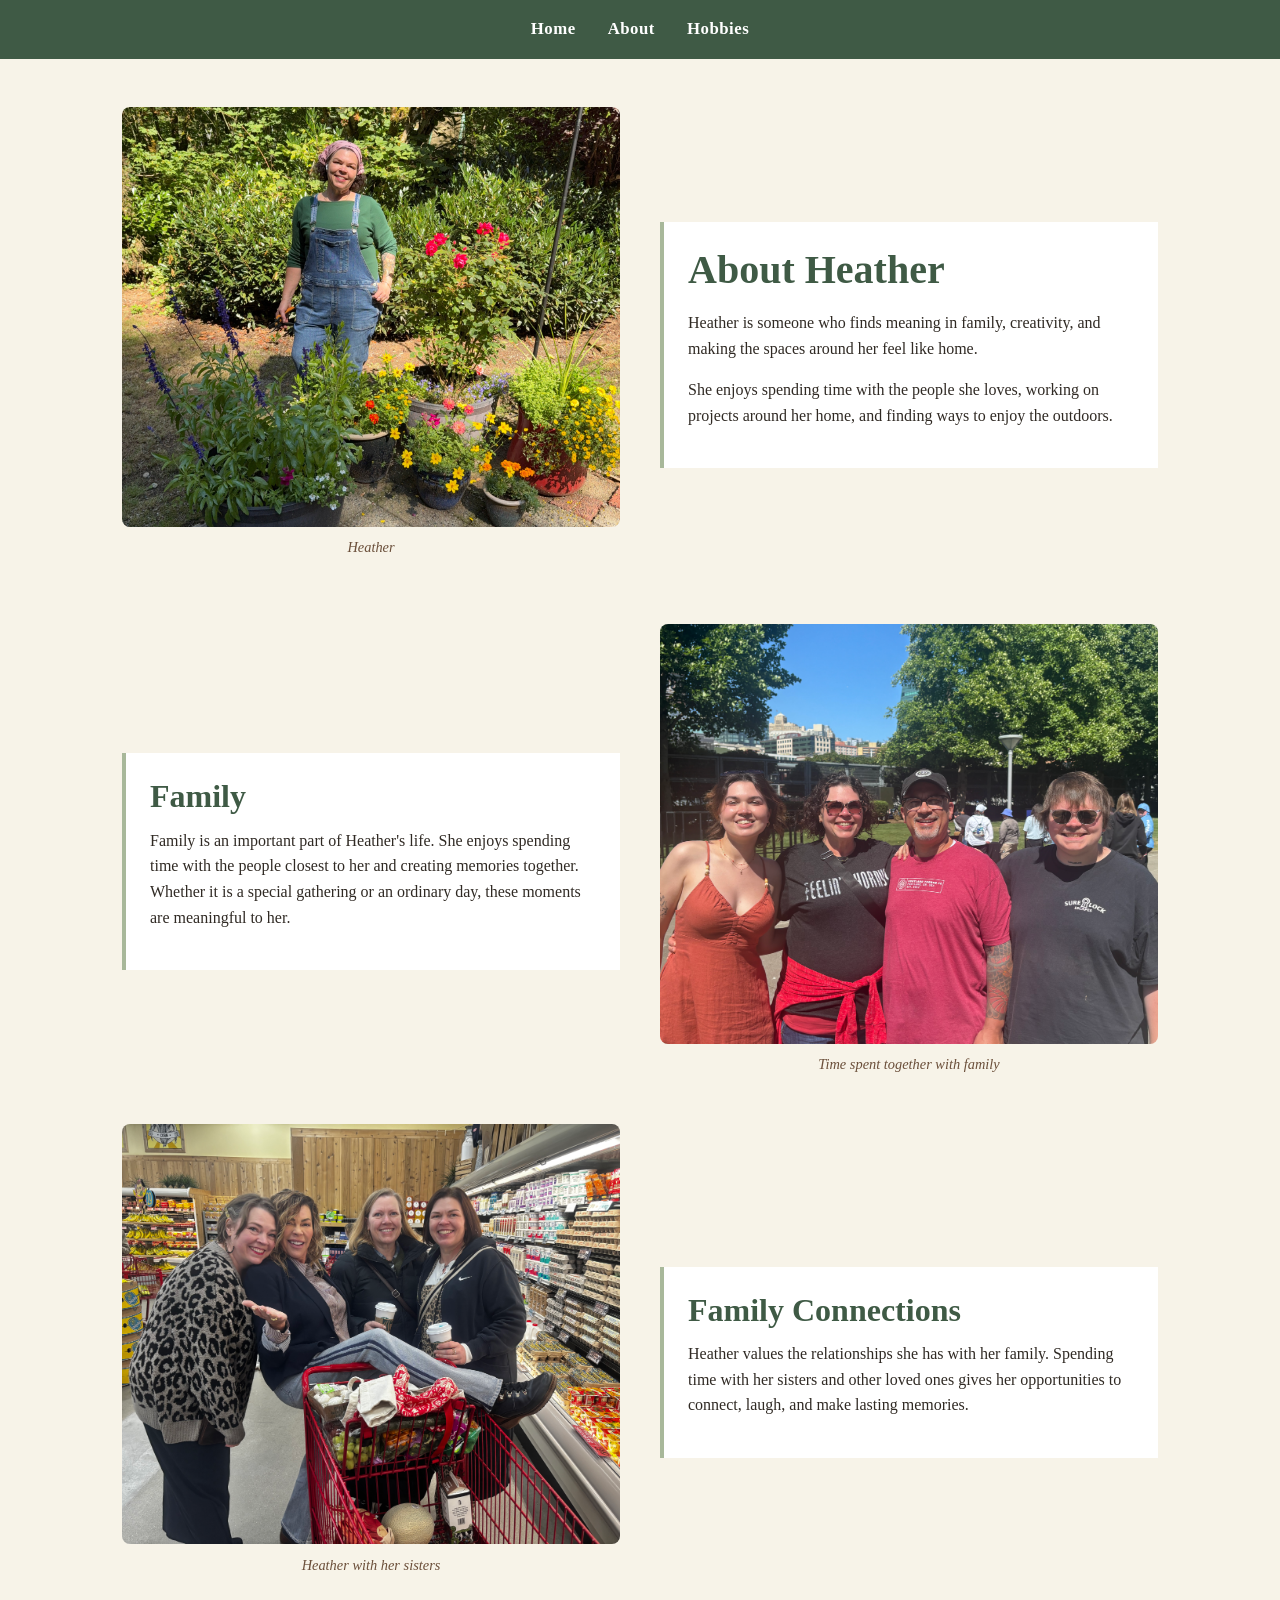
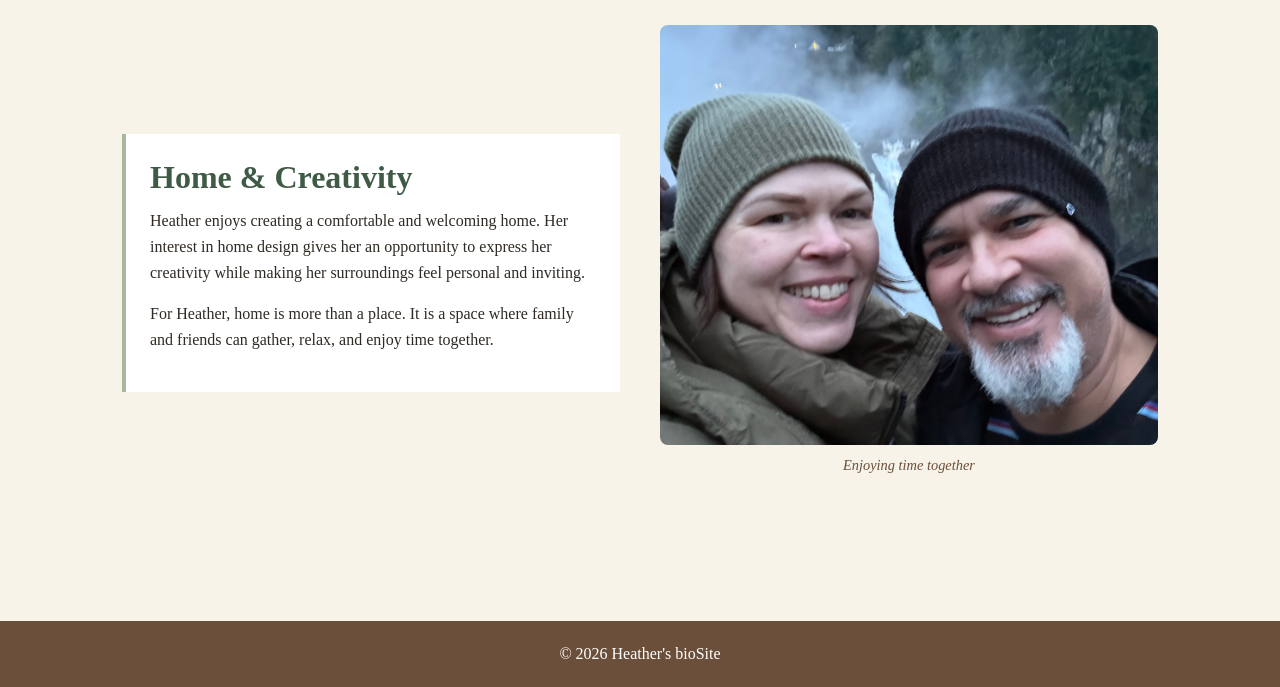
==== about.html @ 496dbb95 "Build and style bioSite pages" ====
<!--
    bioSite About Page
    Provides background information about Heather,her family, and her interests
-->
<!DOCTYPE html>
<html lang="en">
    <head>
        <meta charset="UTF-8">
        <meta name="viewport" content="width=device-width, intial-scale=1.0">
        <title>About Heather | bioSite</title>
        <link rel="stylesheet" href="site.css">
    </head>
    <body>
    <!-- Navigation -->
        <header>
            <nav>
                <a href="index.html">Home</a>
                <a href="about.html">About</a>
                <a href="hobbies.html">Hobbies</a>
            </nav>
        </header>
<main>

    <!-- About Introduction -->
    <!--
        Introduces Heather and provides a personal overview
        of the person featured on the bioSite.
    -->
    <section class="about-intro">

        <figure class="image-container">
            <img src="images/heather-portrait.jpeg"
                 alt="Portrait of Heather">
            <figcaption>Heather</figcaption>
        </figure>

        <div>
            <h1>About Heather</h1>

            <p>
                Heather is someone who finds meaning in family, creativity,
                and making the spaces around her feel like home.
            </p>

            <p>
                She enjoys spending time with the people she loves, working
                on projects around her home, and finding ways to enjoy the
                outdoors.
            </p>
        </div>

    </section>


    <!-- Family Section -->
    <!--
        Highlights the importance of family in Heather's life
        and the memories she enjoys creating with them.
    -->
    <section class="about-section">

        <div>
            <h2>Family</h2>

            <p>
                Family is an important part of Heather's life. She enjoys
                spending time with the people closest to her and creating
                memories together. Whether it is a special gathering or an
                ordinary day, these moments are meaningful to her.
            </p>
        </div>

        <figure class="image-container">
            <img src="images/family-group.jpeg"
                 alt="Heather spending time with family">
            <figcaption>Time spent together with family</figcaption>
        </figure>

    </section>


    <!-- Siblings Section -->
    <!--
        Shows another part of Heather's family life through
        a photo with her sisters.
    -->
    <section class="about-section">

        <figure class="image-container">
            <img src="images/heather-siblings.jpeg"
                 alt="Heather with her sisters">
            <figcaption>Heather with her sisters</figcaption>
        </figure>

        <div>
            <h2>Family Connections</h2>

            <p>
                Heather values the relationships she has with her family.
                Spending time with her sisters and other loved ones gives
                her opportunities to connect, laugh, and make lasting
                memories.
            </p>
        </div>

    </section>


    <!-- Home and Creativity Section -->
    <!--
        Connects Heather's interest in home design with her
        creativity and the importance of creating a welcoming home.
    -->
    <section class="about-section">

        <div>
            <h2>Home & Creativity</h2>

            <p>
                Heather enjoys creating a comfortable and welcoming home.
                Her interest in home design gives her an opportunity to
                express her creativity while making her surroundings feel
                personal and inviting.
            </p>

            <p>
                For Heather, home is more than a place. It is a space where
                family and friends can gather, relax, and enjoy time together.
            </p>
        </div>

        <figure class="image-container">
            <img src="images/heather-husband.jpeg"
                 alt="Heather spending time with her husband">
            <figcaption>Enjoying time together</figcaption>
        </figure>

    </section>

</main>
<!-- Footer -->
        <footer>
            <p>&copy; 2026 Heather's bioSite</p>
        </footer>
    </body>
</html>
---- site.css ----
/* ==============================
   bioSite - Global Styles
   ============================== */

/* Color Palette
   Cream: #F7F3E8
   Sage: #A8B89A
   Forest Green: #3F5A45
   Earthy Brown: #6B4F3A
   Dark Brown: #302A24
   White: #FFFFFF
*/

/* ==============================
   Base / Atomic Styles
   ============================== */

* {
    box-sizing: border-box;
}

html {
    font-size: 16px;
}

body {
    margin: 0;
    background-color: #F7F3E8;
    color: #302A24;
    font-family: Georgia, "Times New Roman", serif;
    line-height: 1.6;
}

img {
    max-width: 100%;
    height: auto;
    display: block;
}

a {
    color: #3F5A45;
    font-weight: bold;
}

a:hover {
    color: #6B4F3A;
}

/* ==============================
   Typography
   ============================== */

h1,
h2,
h3 {
    margin-top: 0;
    color: #3F5A45;
    line-height: 1.2;
}

h1 {
    font-size: 2.5rem;
    margin-bottom: 1rem;
}

h2 {
    font-size: 2rem;
    margin-bottom: 0.75rem;
}

h3 {
    font-size: 1.35rem;
    margin-bottom: 0.5rem;
}

p {
    max-width: 65ch;
    margin-top: 0;
    margin-bottom: 1rem;
}

/* ==============================
   Header & Navigation
   ============================== */

header {
    background-color: #3F5A45;
    padding: 1rem 2rem;
}

nav {
    max-width: 1100px;
    margin: 0 auto;
    display: flex;
    justify-content: center;
    gap: 2rem;
}

nav a {
    color: #FFFFFF;
    text-decoration: none;
    font-size: 1.05rem;
    letter-spacing: 0.03em;
    transition: color 0.2s ease;
}

nav a:hover {
    color: #A8B89A;
}

/* ==============================
   Main Content
   ============================== */

main {
    max-width: 1100px;
    margin: 0 auto;
    padding: 3rem 2rem;
}

section {
    margin-bottom: 3rem;
}

/* ==============================
   Content Blocks
   ============================== */

section > div {
    background-color: #FFFFFF;
    border-left: 4px solid #A8B89A;
    padding: 1.5rem;
    margin-top: 1.5rem;
}

section > div h3 {
    color: #6B4F3A;
}

/* ==============================
   Footer
   ============================== */

footer {
    background-color: #6B4F3A;
    color: #FFFFFF;
    text-align: center;
    padding: 1.25rem 2rem;
    margin-top: 3rem;
}

footer p {
    max-width: none;
    margin: 0;
}

/* ==============================
   Hero Section
   ============================== */

.hero {
    display: grid;
    grid-template-columns: 1fr 1fr;
    align-items: center;
    gap: 2rem;
    margin-bottom: 4rem;
}

.hero-image {
    overflow: hidden;
    border-radius: 8px;
}

.hero img {
    width: 100%;
    height: 500px;
    object-fit: cover;
    object-position: center;
    border-radius: 8px;
    transform: scale(1.15);
}

.hero-content {
    padding: 2rem;
}

.hero-content h1 {
    font-size: 3rem;
    margin-bottom: 1rem;
}

.hero-content p {
    font-size: 1.15rem;
}

/* ==============================
   Image Captions
   ============================== */

.image-container {
    margin: 0;
}

.image-container img {
    width: 100%;
    border-radius: 8px;
}

.image-container figcaption {
    color: #6B4F3A;
    font-size: 0.9rem;
    font-style: italic;
    margin-top: 0.5rem;
}

/* ==============================
   Content Cards
   ============================== */

.card {
    background-color: #FFFFFF;
    padding: 1.5rem;
    border-radius: 8px;
    box-shadow: 0 2px 6px rgba(48, 42, 36, 0.12);
}

.card h2,
.card h3 {
    color: #3F5A45;
}

/* ==============================
   Buttons / Navigation Links
   ============================== */

.button {
    display: inline-block;
    background-color: #3F5A45;
    color: #FFFFFF;
    padding: 0.7rem 1.2rem;
    border-radius: 5px;
    text-decoration: none;
    margin-top: 0.5rem;
}

.button:hover {
    background-color: #6B4F3A;
    color: #FFFFFF;
}
/* ==============================
   About Page
   ============================== */

.about-intro,
.about-section,
.hobby-section {
    display: grid;
    grid-template-columns: 1fr 1fr;
    align-items: center;
    gap: 2.5rem;
}

.about-intro {
    margin-bottom: 4rem;
}

.about-intro img,
.about-section img,
.hobby-section img {
    width: 100%;
    height: 420px;
    object-fit: cover;
    border-radius: 8px;
}


/* ==============================
   Hobbies Page
   ============================== */

.hobbies-intro {
    text-align: center;
    max-width: 750px;
    margin: 0 auto 4rem;
}

.hobbies-intro p {
    margin-left: auto;
    margin-right: auto;
}

.hobby-section {
    margin-bottom: 4rem;
}

.hobbies-extra {
    background-color: #FFFFFF;
    border-left: 4px solid #A8B89A;
    padding: 2rem;
    border-radius: 8px;
}

/* ==============================
   Figure Styling
   ============================== */

figure.image-container {
    margin: 0;
}

figure.image-container figcaption {
    margin-top: 0.6rem;
    text-align: center;
}

/* ==============================
   Responsive Design
   ============================== */

@media (max-width: 600px) {

    header {
        padding: 1rem;
    }

    nav {
        gap: 1rem;
        flex-wrap: wrap;
    }

    main {
        padding: 2rem 1rem;
    }

    h1 {
        font-size: 2rem;
    }

    h2 {
        font-size: 1.6rem;
    }

    h3 {
        font-size: 1.2rem;
    }

    .hero {
        grid-template-columns: 1fr;
    }

    .hero-content {
        padding: 1rem 0;
    }

    .hero-content h1 {
        font-size: 2.2rem;
    }
    .about-intro,
    .about-section,
    .hobby-section {
    grid-template-columns: 1fr;
    }

    .about-intro img,
    .about-section img,
    .hobby-section img {
    height: 350px;
    }
}
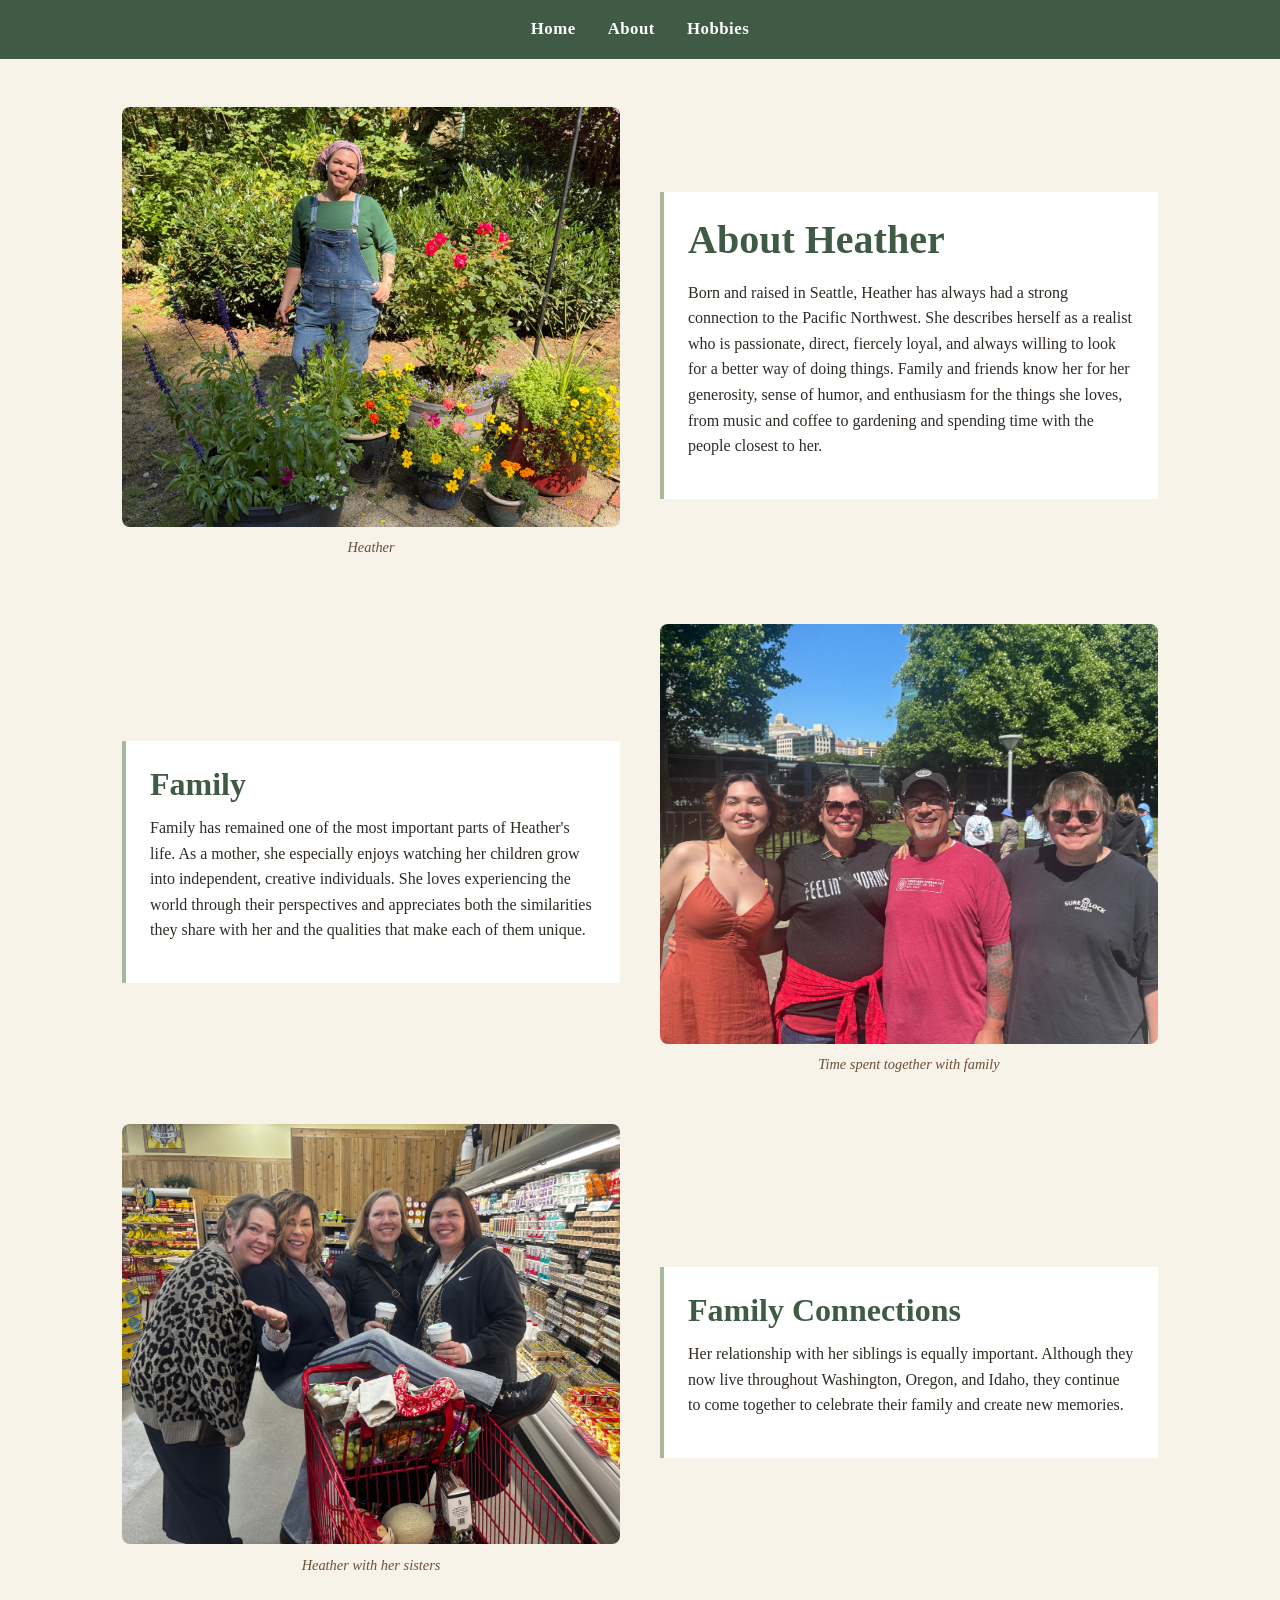
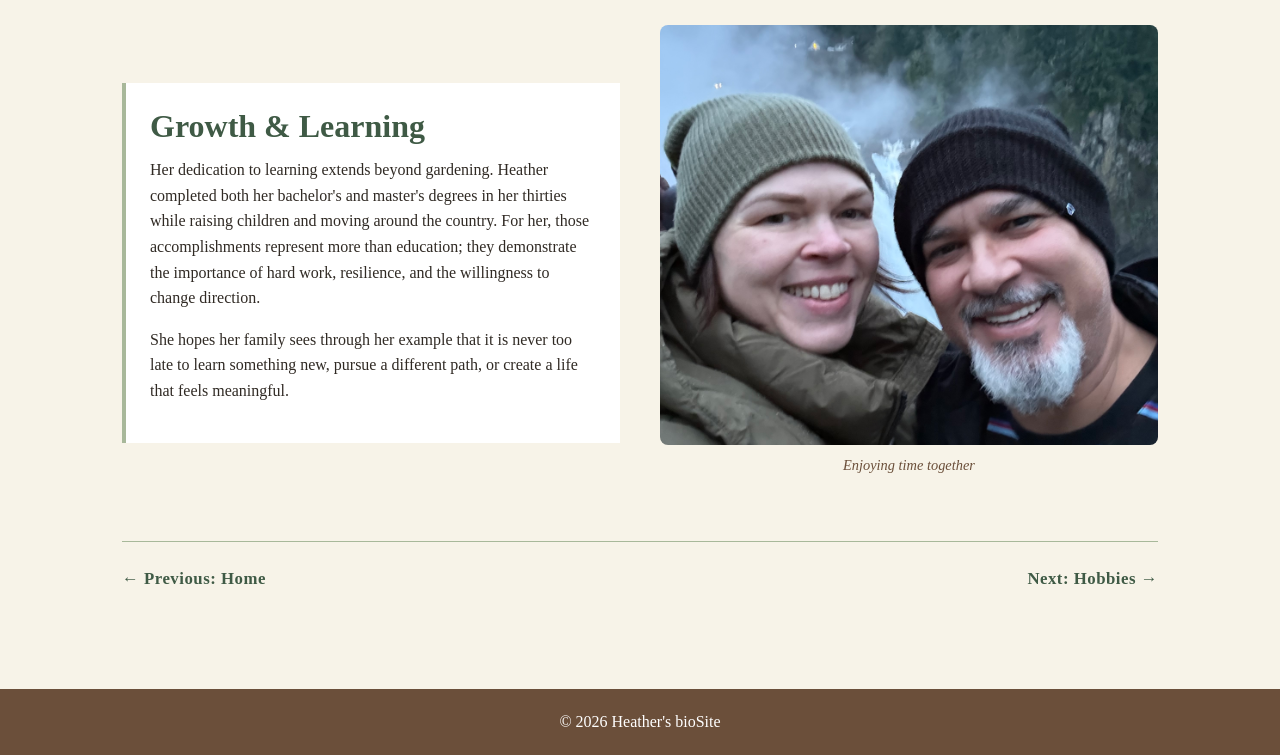
==== commit a4074c98: "Build bioSite template and add biography content" ====
--- a/about.html
+++ b/about.html
@@ -1,12 +1,14 @@
 <!--
-    bioSite About Page
-    Provides background information about Heather,her family, and her interests
+    Roxanne Buenaventura
+    September 20, 2026
+    CSD 340
+    Assignment 7.2
 -->
 <!DOCTYPE html>
 <html lang="en">
     <head>
         <meta charset="UTF-8">
-        <meta name="viewport" content="width=device-width, intial-scale=1.0">
+        <meta name="viewport" content="width=device-width, initial-scale=1.0">
         <title>About Heather | bioSite</title>
         <link rel="stylesheet" href="site.css">
     </head>
@@ -38,14 +40,13 @@
             <h1>About Heather</h1>
 
             <p>
-                Heather is someone who finds meaning in family, creativity,
-                and making the spaces around her feel like home.
-            </p>
-
-            <p>
-                She enjoys spending time with the people she loves, working
-                on projects around her home, and finding ways to enjoy the
-                outdoors.
+                Born and raised in Seattle, Heather has always had a strong
+                connection to the Pacific Northwest. She describes herself as
+                a realist who is passionate, direct, fiercely loyal, and always
+                willing to look for a better way of doing things. Family and
+                friends know her for her generosity, sense of humor, and
+                enthusiasm for the things she loves, from music and coffee to
+                gardening and spending time with the people closest to her.
             </p>
         </div>
 
@@ -63,10 +64,12 @@
             <h2>Family</h2>
 
             <p>
-                Family is an important part of Heather's life. She enjoys
-                spending time with the people closest to her and creating
-                memories together. Whether it is a special gathering or an
-                ordinary day, these moments are meaningful to her.
+                Family has remained one of the most important parts of
+                Heather's life. As a mother, she especially enjoys watching
+                her children grow into independent, creative individuals. She
+                loves experiencing the world through their perspectives and
+                appreciates both the similarities they share with her and the
+                qualities that make each of them unique.
             </p>
         </div>
 
@@ -96,36 +99,39 @@
             <h2>Family Connections</h2>
 
             <p>
-                Heather values the relationships she has with her family.
-                Spending time with her sisters and other loved ones gives
-                her opportunities to connect, laugh, and make lasting
-                memories.
+                Her relationship with her siblings is equally important.
+                Although they now live throughout Washington, Oregon, and
+                Idaho, they continue to come together to celebrate their
+                family and create new memories.
             </p>
         </div>
 
     </section>
 
 
-    <!-- Home and Creativity Section -->
+    <!-- Growth and Learning Section -->
     <!--
-        Connects Heather's interest in home design with her
-        creativity and the importance of creating a welcoming home.
+        Highlights Heather's commitment to education, resilience,
+        and creating a meaningful life.
     -->
     <section class="about-section">
 
         <div>
-            <h2>Home & Creativity</h2>
+            <h2>Growth &amp; Learning</h2>
 
             <p>
-                Heather enjoys creating a comfortable and welcoming home.
-                Her interest in home design gives her an opportunity to
-                express her creativity while making her surroundings feel
-                personal and inviting.
+                Her dedication to learning extends beyond gardening. Heather
+                completed both her bachelor's and master's degrees in her
+                thirties while raising children and moving around the country.
+                For her, those accomplishments represent more than education;
+                they demonstrate the importance of hard work, resilience, and
+                the willingness to change direction.
             </p>
 
             <p>
-                For Heather, home is more than a place. It is a space where
-                family and friends can gather, relax, and enjoy time together.
+                She hopes her family sees through her example that it is never
+                too late to learn something new, pursue a different path, or
+                create a life that feels meaningful.
             </p>
         </div>
 
@@ -137,10 +143,16 @@
 
     </section>
 
+    <!-- Bottom Page Navigation -->
+    <nav class="page-navigation" aria-label="Page navigation">
+        <a href="index.html">&larr; Previous: Home</a>
+        <a href="hobbies.html">Next: Hobbies &rarr;</a>
+    </nav>
+
 </main>
 <!-- Footer -->
         <footer>
             <p>&copy; 2026 Heather's bioSite</p>
         </footer>
     </body>
-</html>+</html>
--- a/site.css
+++ b/site.css
@@ -1,3 +1,10 @@
+/*
+    Roxanne Buenaventura
+    September 20, 2026
+    CSD 340
+    Assignment 7.2
+*/
+
 /* ==============================
    bioSite - Global Styles
    ============================== */
@@ -171,6 +178,18 @@
     border-radius: 8px;
 }
 
+.hero-figure {
+    margin: 0;
+}
+
+.hero-figure figcaption {
+    color: #6B4F3A;
+    font-size: 0.9rem;
+    font-style: italic;
+    margin-top: 0.5rem;
+    text-align: center;
+}
+
 .hero img {
     width: 100%;
     height: 500px;
@@ -247,6 +266,31 @@
     background-color: #6B4F3A;
     color: #FFFFFF;
 }
+
+/* ==============================
+   Bottom Page Navigation
+   ============================== */
+
+.page-navigation {
+    max-width: none;
+    display: flex;
+    justify-content: space-between;
+    align-items: center;
+    gap: 1rem;
+    margin-top: 4rem;
+    padding-top: 1.5rem;
+    border-top: 1px solid #A8B89A;
+}
+
+.page-navigation a {
+    color: #3F5A45;
+    text-decoration: none;
+}
+
+.page-navigation a:hover {
+    color: #6B4F3A;
+    text-decoration: underline;
+}
 /* ==============================
    About Page
    ============================== */
@@ -317,7 +361,7 @@
    Responsive Design
    ============================== */
 
-@media (max-width: 600px) {
+@media (max-width: 800px) {
 
     header {
         padding: 1rem;
@@ -326,6 +370,11 @@
     nav {
         gap: 1rem;
         flex-wrap: wrap;
+    }
+
+    .page-navigation {
+        flex-wrap: nowrap;
+        font-size: 0.95rem;
     }
 
     main {
@@ -366,4 +415,4 @@
     .hobby-section img {
     height: 350px;
     }
-}+}
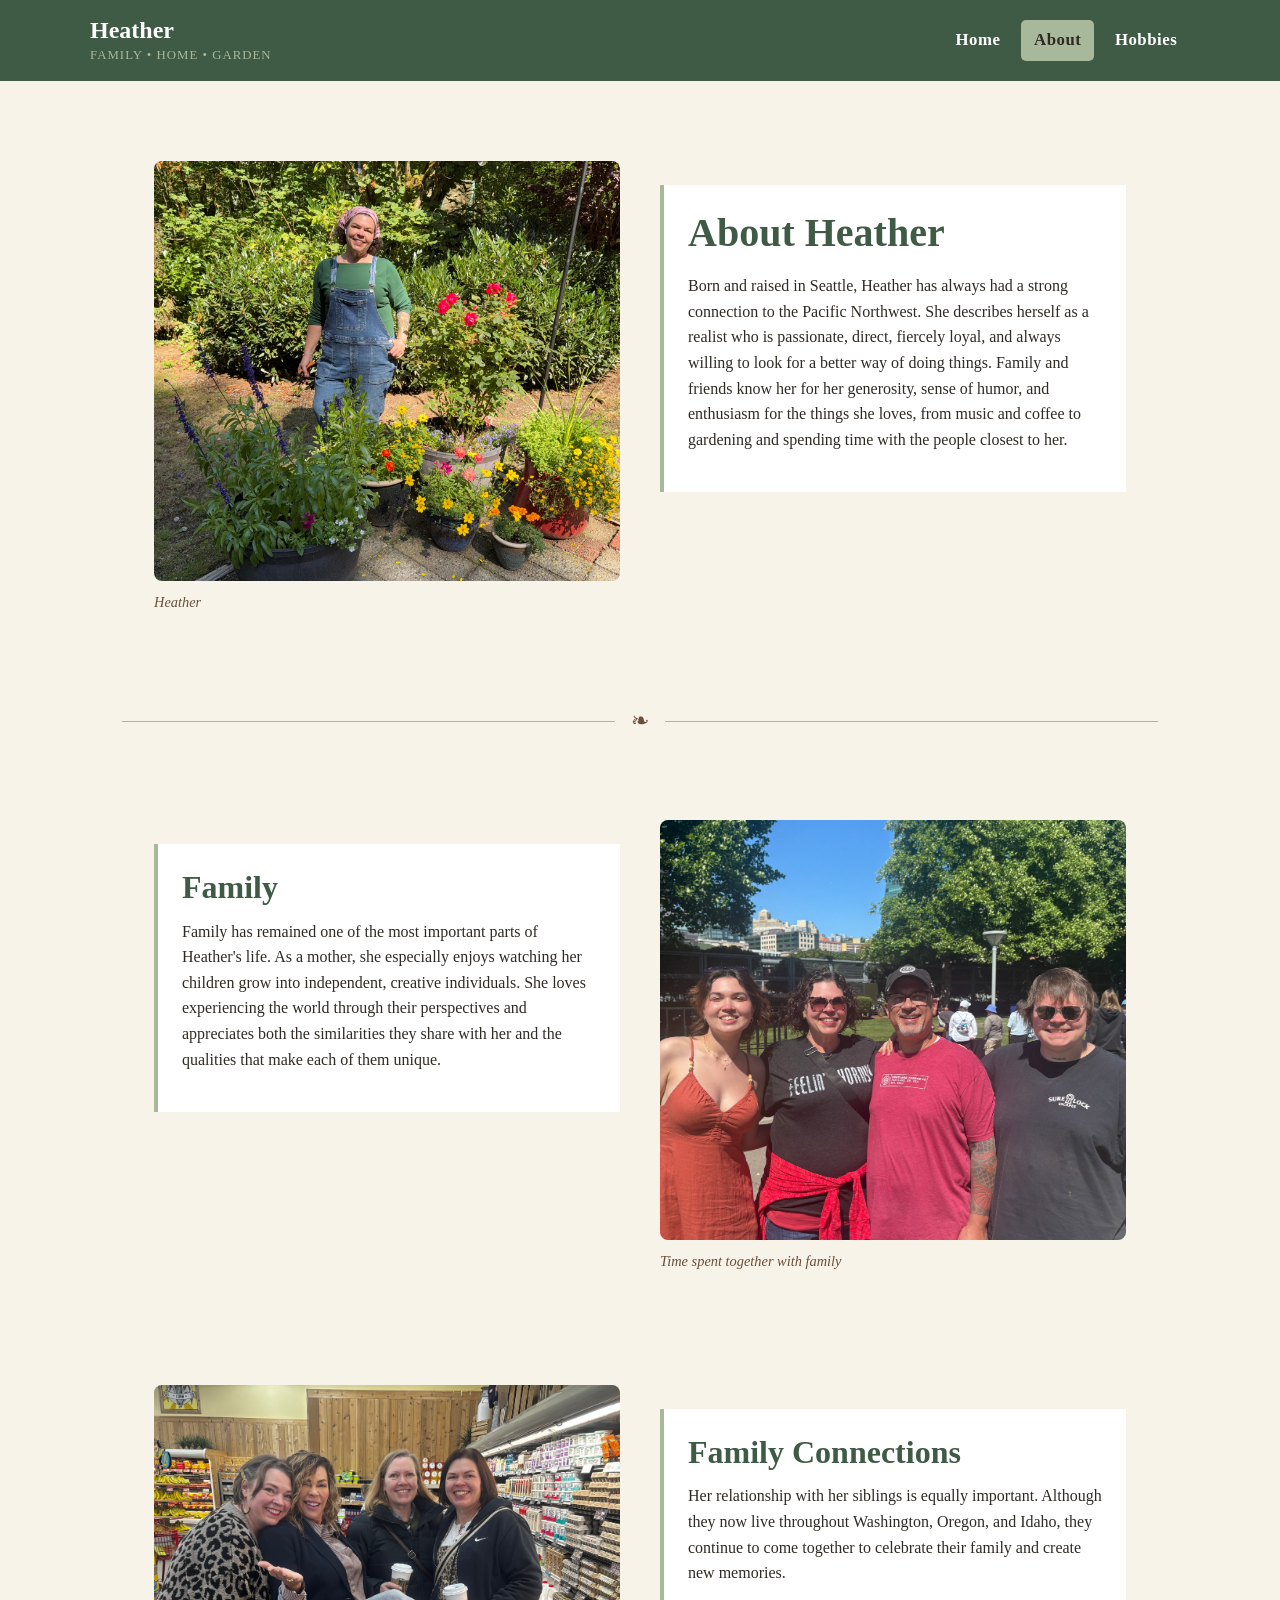
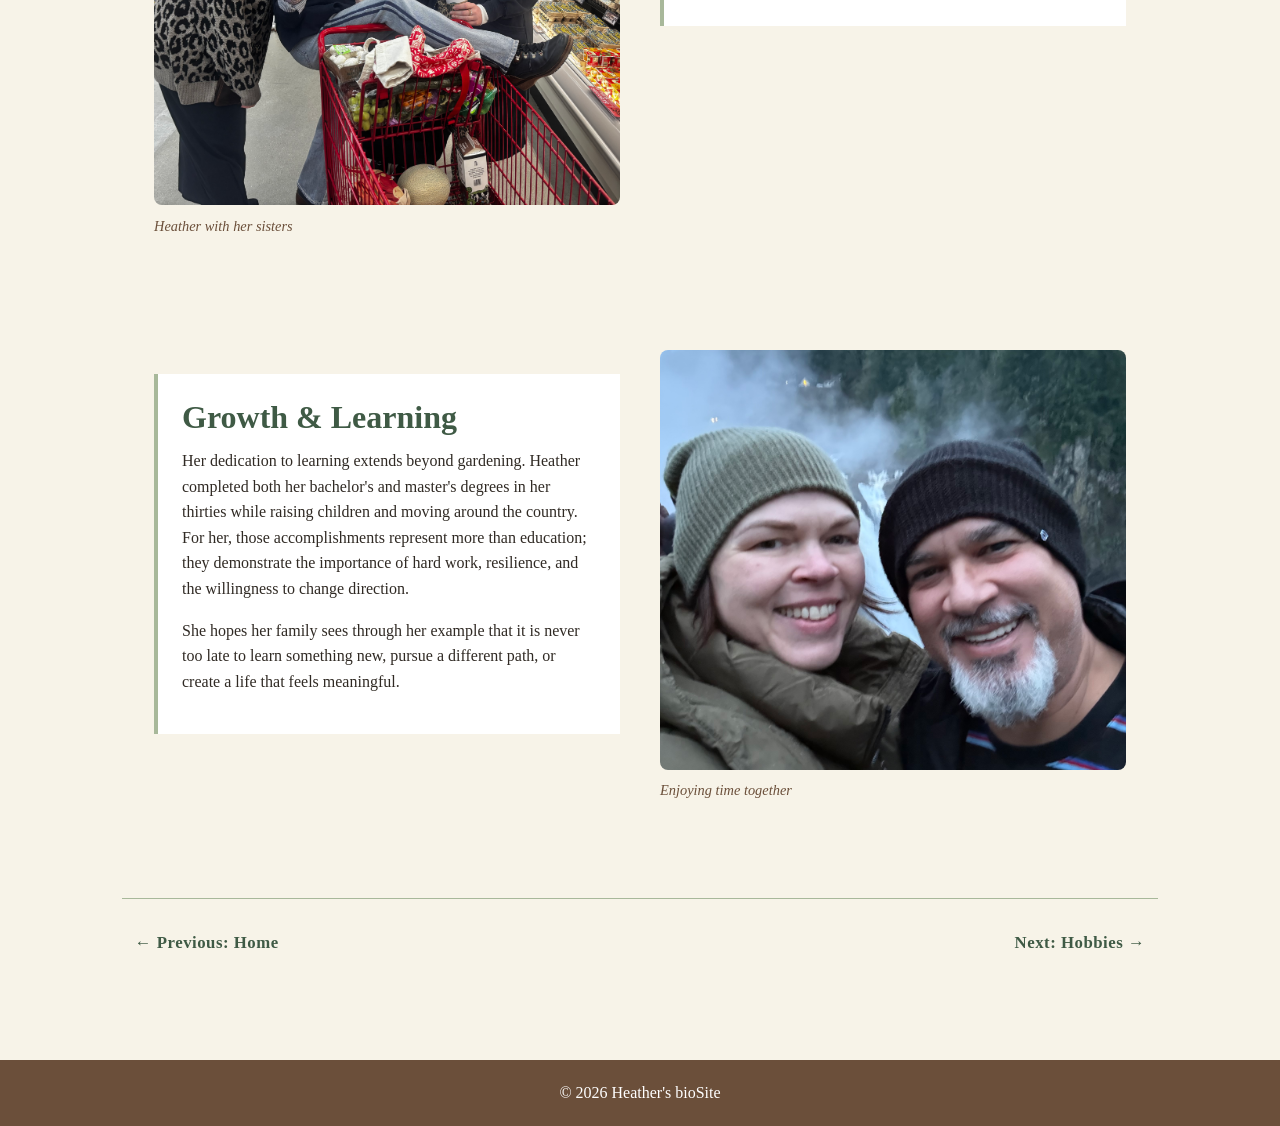
==== commit f1d31a5d: "Finalize bioSite design and navigation" ====
--- a/about.html
+++ b/about.html
@@ -1,8 +1,8 @@
 <!--
     Roxanne Buenaventura
-    September 20, 2026
+    October 3, 2026
     CSD 340
-    Assignment 7.2
+    Assignment 10.2
 -->
 <!DOCTYPE html>
 <html lang="en">
@@ -14,13 +14,21 @@
     </head>
     <body>
     <!-- Navigation -->
-        <header>
+<!-- Navigation -->
+    <header>
+        <div class="header-container">
+            <div class="site-title">
+                <a href="index.html">Heather</a>
+                <span>Family • Home • Garden</span>
+            </div>
+
             <nav>
                 <a href="index.html">Home</a>
-                <a href="about.html">About</a>
+                <a class="active" href="about.html" aria-current="page">About</a>
                 <a href="hobbies.html">Hobbies</a>
             </nav>
-        </header>
+        </div>
+    </header>
 <main>
 
     <!-- About Introduction -->
@@ -52,6 +60,10 @@
 
     </section>
 
+    <!-- Decorative Page Divider -->
+    <div class="section-divider" aria-hidden="true">
+        <span>❧</span>
+    </div>
 
     <!-- Family Section -->
     <!--
--- a/site.css
+++ b/site.css
@@ -1,8 +1,8 @@
 /*
     Roxanne Buenaventura
-    September 20, 2026
+    October 3, 2026
     CSD 340
-    Assignment 7.2
+    Assignment 10.2
 */
 
 /* ==============================
@@ -95,12 +95,38 @@
     padding: 1rem 2rem;
 }
 
-nav {
+.header-container {
     max-width: 1100px;
     margin: 0 auto;
     display: flex;
+    justify-content: space-between;
+    align-items: center;
+    gap: 2rem;
+}
+
+.site-title {
+    display: flex;
+    flex-direction: column;
+}
+
+.site-title a {
+    color: #FFFFFF;
+    font-size: 1.5rem;
+    line-height: 1.2;
+    text-decoration: none;
+}
+
+.site-title span {
+    color: #A8B89A;
+    font-size: 0.8rem;
+    letter-spacing: 0.08em;
+    text-transform: uppercase;
+}
+
+nav {
+    display: flex;
     justify-content: center;
-    gap: 2rem;
+    gap: 0.5rem;
 }
 
 nav a {
@@ -108,11 +134,26 @@
     text-decoration: none;
     font-size: 1.05rem;
     letter-spacing: 0.03em;
-    transition: color 0.2s ease;
+    padding: 0.45rem 0.8rem;
+    border-radius: 5px;
+    transition: background-color 0.2s ease, color 0.2s ease;
 }
 
 nav a:hover {
-    color: #A8B89A;
+    background-color: #A8B89A;
+    color: #302A24;
+}
+
+nav a.active {
+    background-color: #A8B89A;
+    color: #302A24;
+}
+
+nav a:focus-visible,
+.button:focus-visible,
+.page-navigation a:focus-visible {
+    outline: 3px solid #A8B89A;
+    outline-offset: 3px;
 }
 
 /* ==============================
@@ -127,6 +168,31 @@
 
 section {
     margin-bottom: 3rem;
+}
+
+/* ==============================
+   Decorative Dividers
+   ============================== */
+
+.section-divider {
+    display: flex;
+    align-items: center;
+    gap: 1rem;
+    margin: 3.5rem auto;
+    color: #6B4F3A;
+}
+
+.section-divider::before,
+.section-divider::after {
+    content: "";
+    flex: 1;
+    height: 1px;
+    background-color: #A8B89A;
+}
+
+.section-divider span {
+    font-size: 1.4rem;
+    line-height: 1;
 }
 
 /* ==============================
@@ -167,8 +233,8 @@
 
 .hero {
     display: grid;
-    grid-template-columns: 1fr 1fr;
-    align-items: center;
+    grid-template-columns: 1.25fr 0.75fr;
+    align-items: start;
     gap: 2rem;
     margin-bottom: 4rem;
 }
@@ -300,7 +366,8 @@
 .hobby-section {
     display: grid;
     grid-template-columns: 1fr 1fr;
-    align-items: center;
+    align-items: start;
+    padding: 2rem;
     gap: 2.5rem;
 }
 
@@ -354,7 +421,7 @@
 
 figure.image-container figcaption {
     margin-top: 0.6rem;
-    text-align: center;
+    text-align: left;
 }
 
 /* ==============================
@@ -367,8 +434,18 @@
         padding: 1rem;
     }
 
+    .header-container {
+        flex-direction: column;
+        gap: 1rem;
+        text-align: center;
+    }
+
+    .site-title {
+        align-items: center;
+    }
+
     nav {
-        gap: 1rem;
+        gap: 0.5rem;
         flex-wrap: wrap;
     }
 
